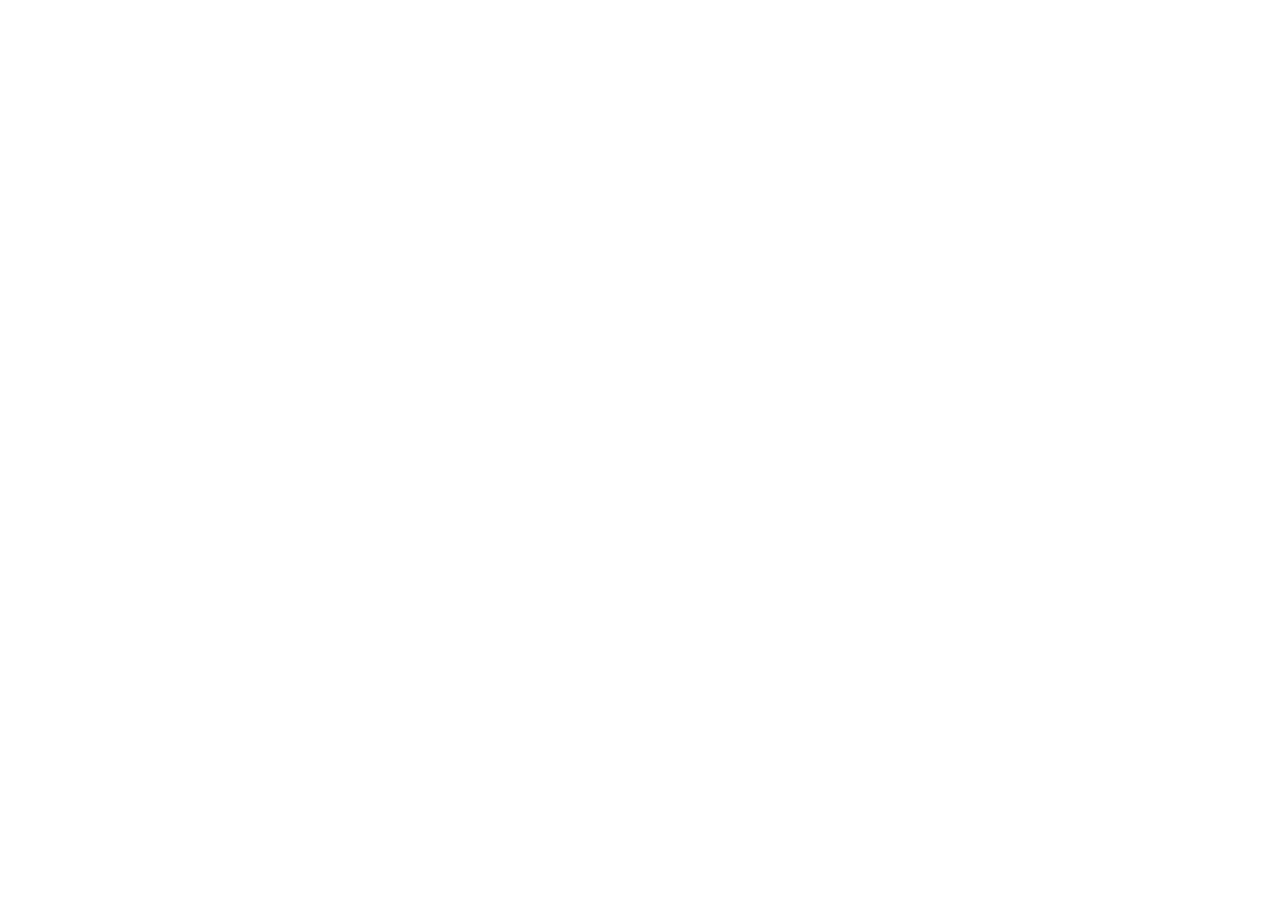
==== ai-governance/index.html @ 9bd37048 "發布官網 2026-11-06 03:20（原始碼 5498c86）" ====
<!doctype html>
<html lang="zh-TW" data-theme="light">
  <head>
    <meta charset="UTF-8" />
    <link rel="icon" type="image/svg+xml" href="/weida-website/favicon.svg" />
    <meta name="viewport" content="width=device-width, initial-scale=1.0" />
    <title>緯大智控科技有限公司</title>
    <script>
      // 在畫面繪製前套用記住的深淺色與語言（語言以網址 ?lang 優先），避免先閃過另一種配色或語言
      try {
        const theme = localStorage.getItem("theme");
        if (theme === "light" || theme === "dark") document.documentElement.dataset.theme = theme;
        const lang = new URLSearchParams(location.search).get("lang") || localStorage.getItem("lang");
        if (lang === "en" || lang === "zh-TW") document.documentElement.lang = lang;
      } catch {
        // 讀不到 localStorage 就用預設值
      }
    </script>
    <script type="module" crossorigin src="/weida-website/assets/index-C0vLe0ZU.js"></script>
    <link rel="stylesheet" crossorigin href="/weida-website/assets/index-eqVl_-M9.css">
  </head>
  <body>
    <div id="root"></div>
  </body>
</html>
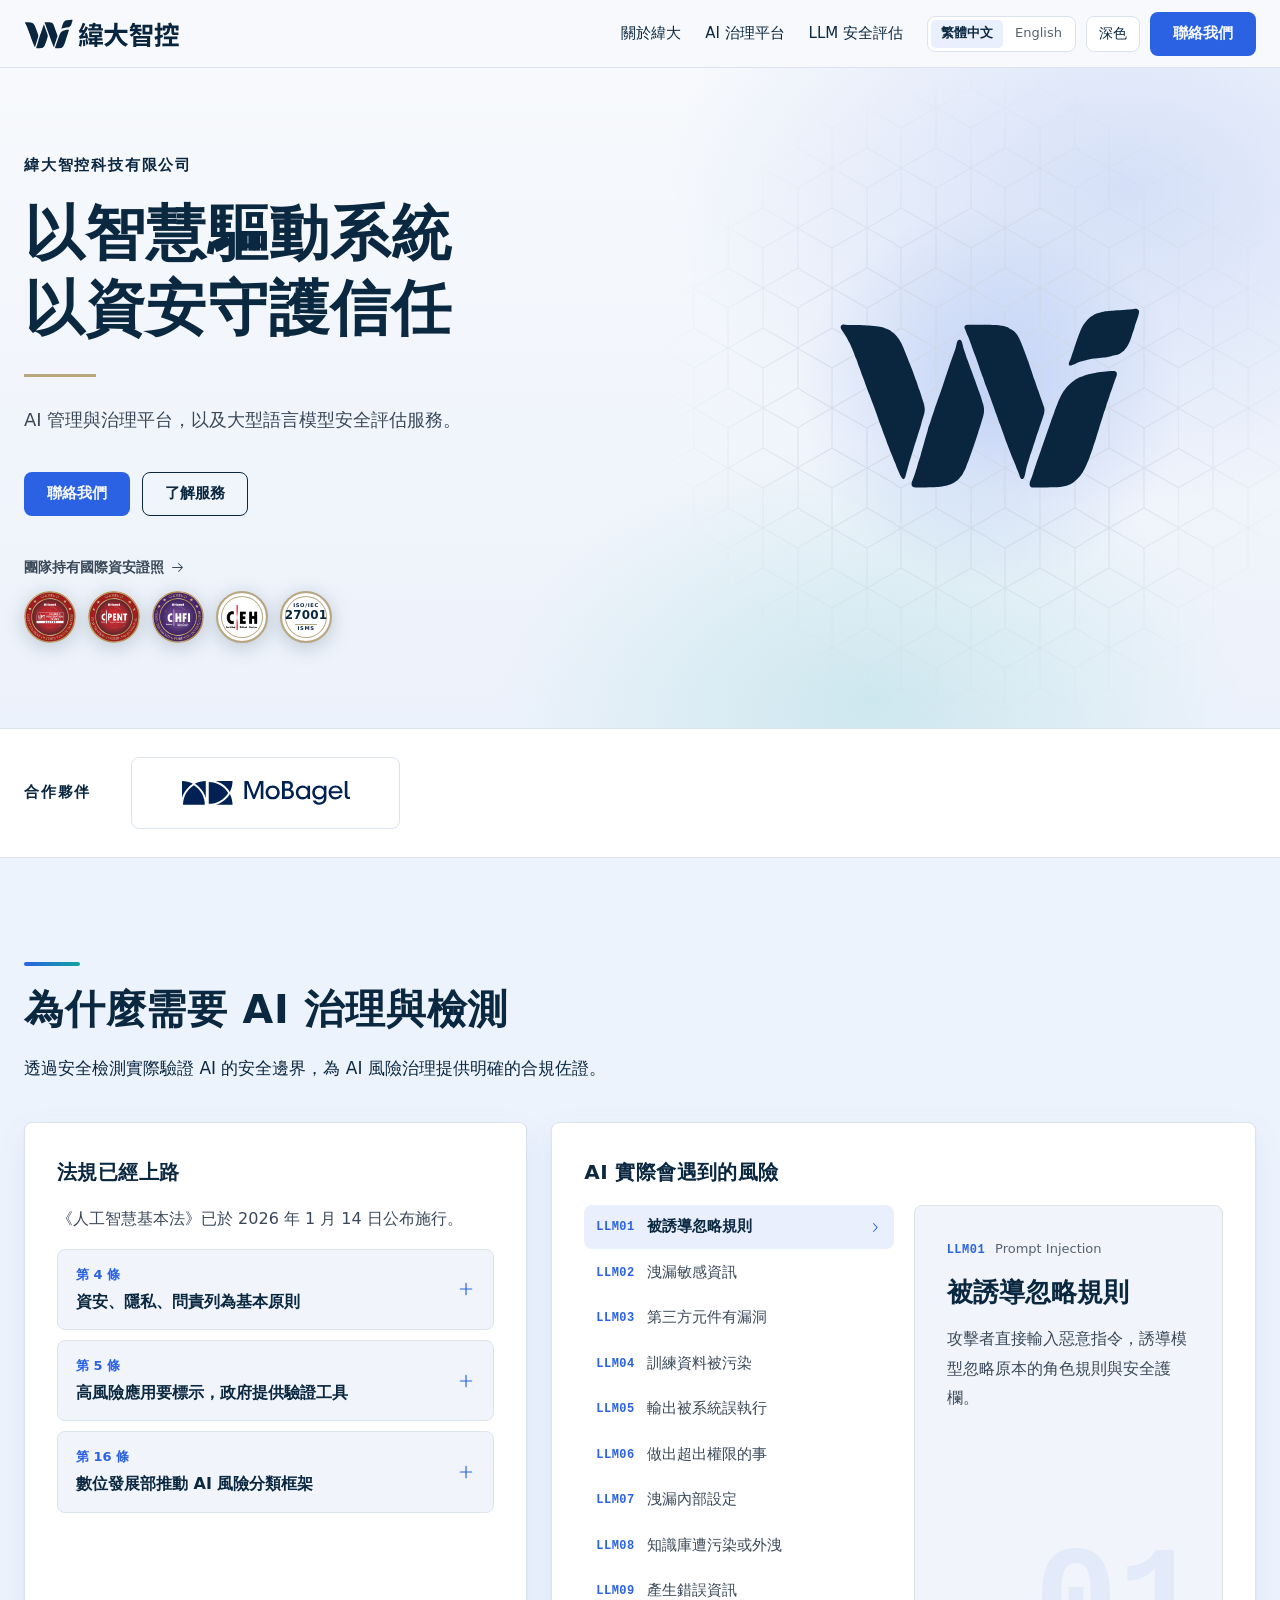
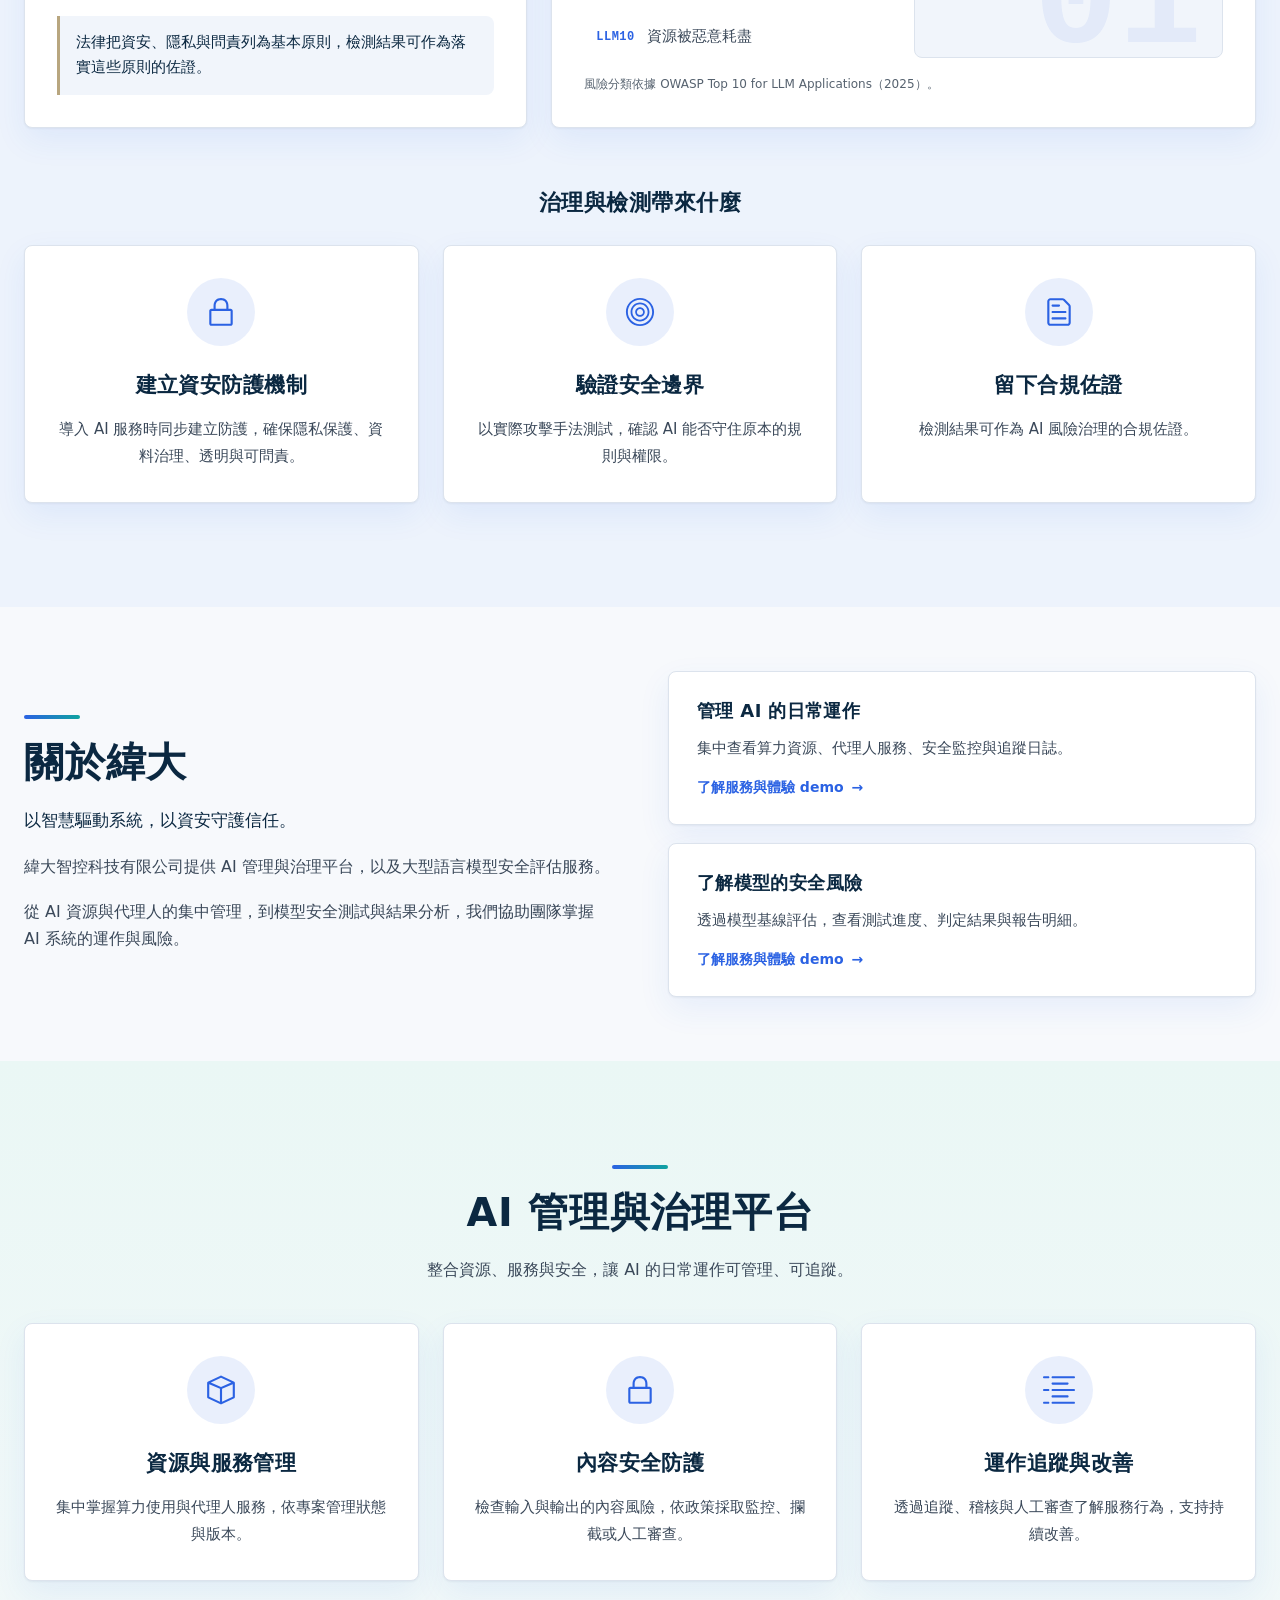
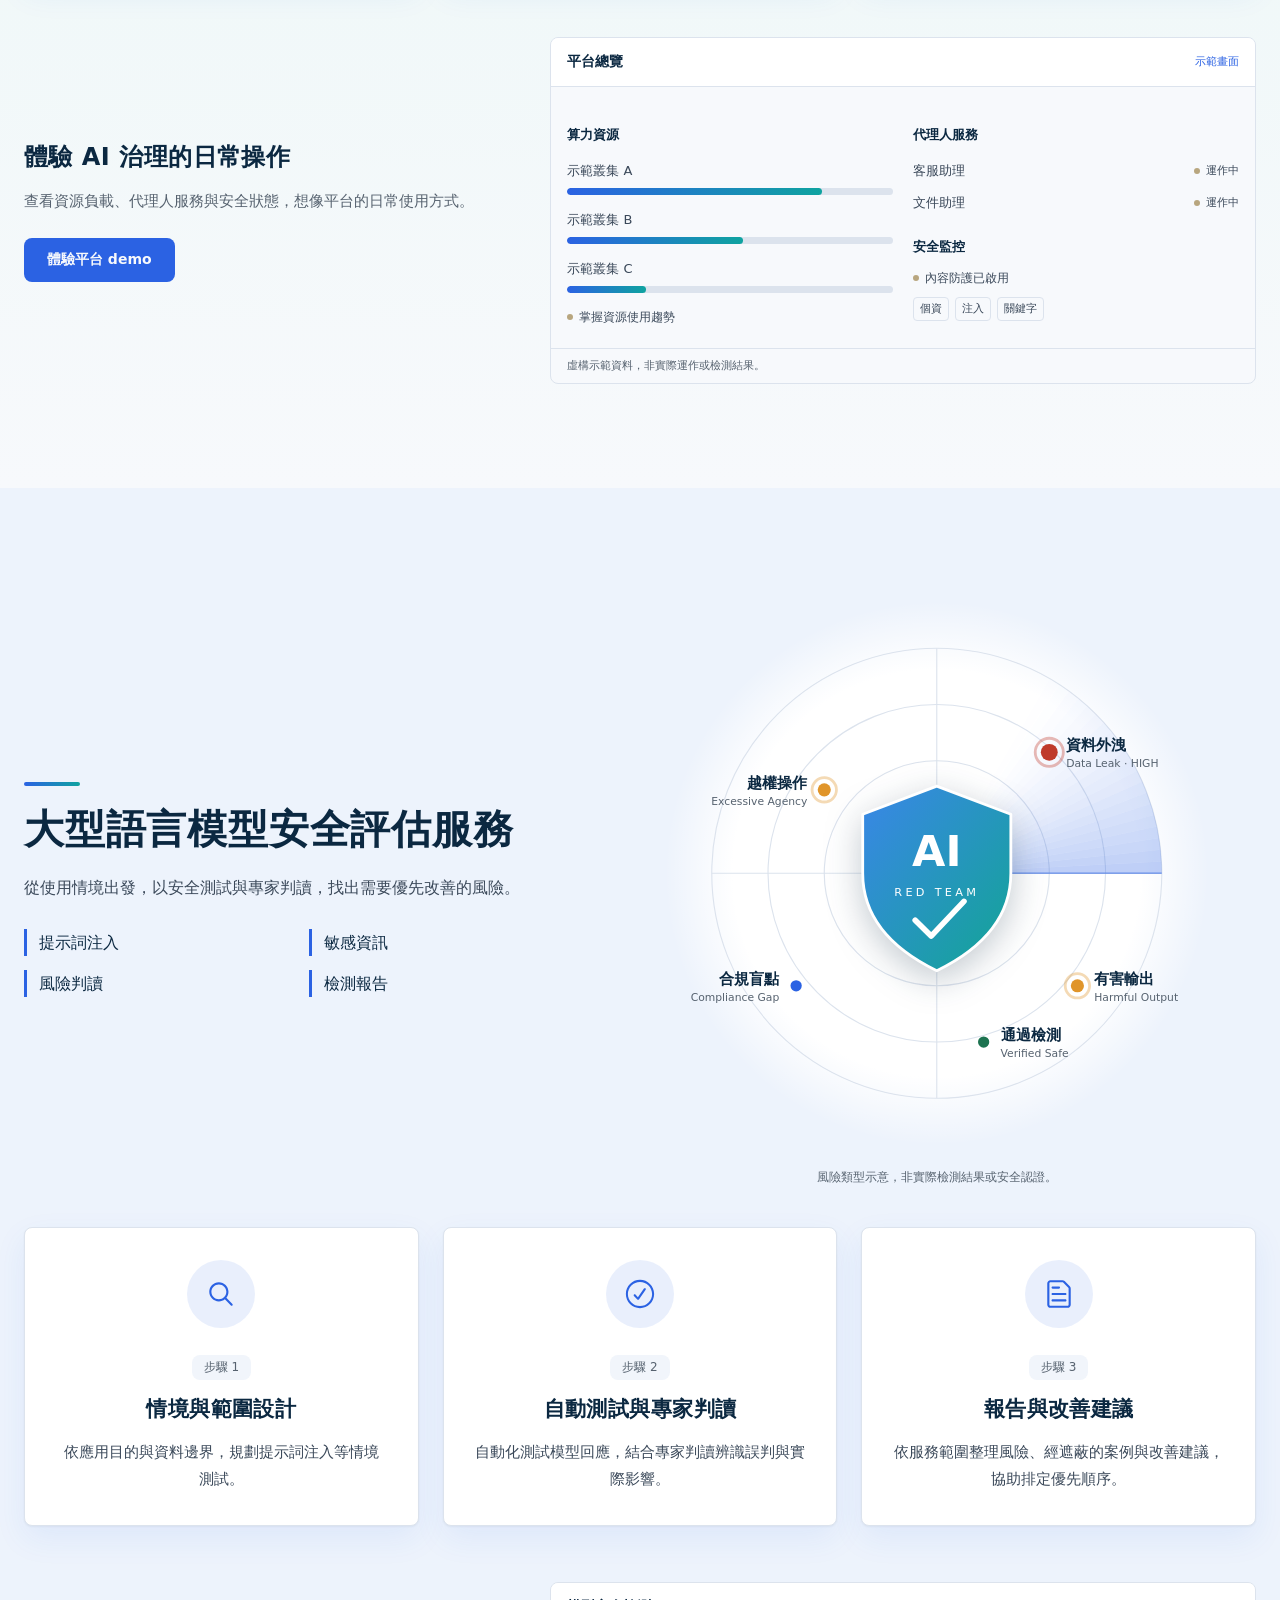
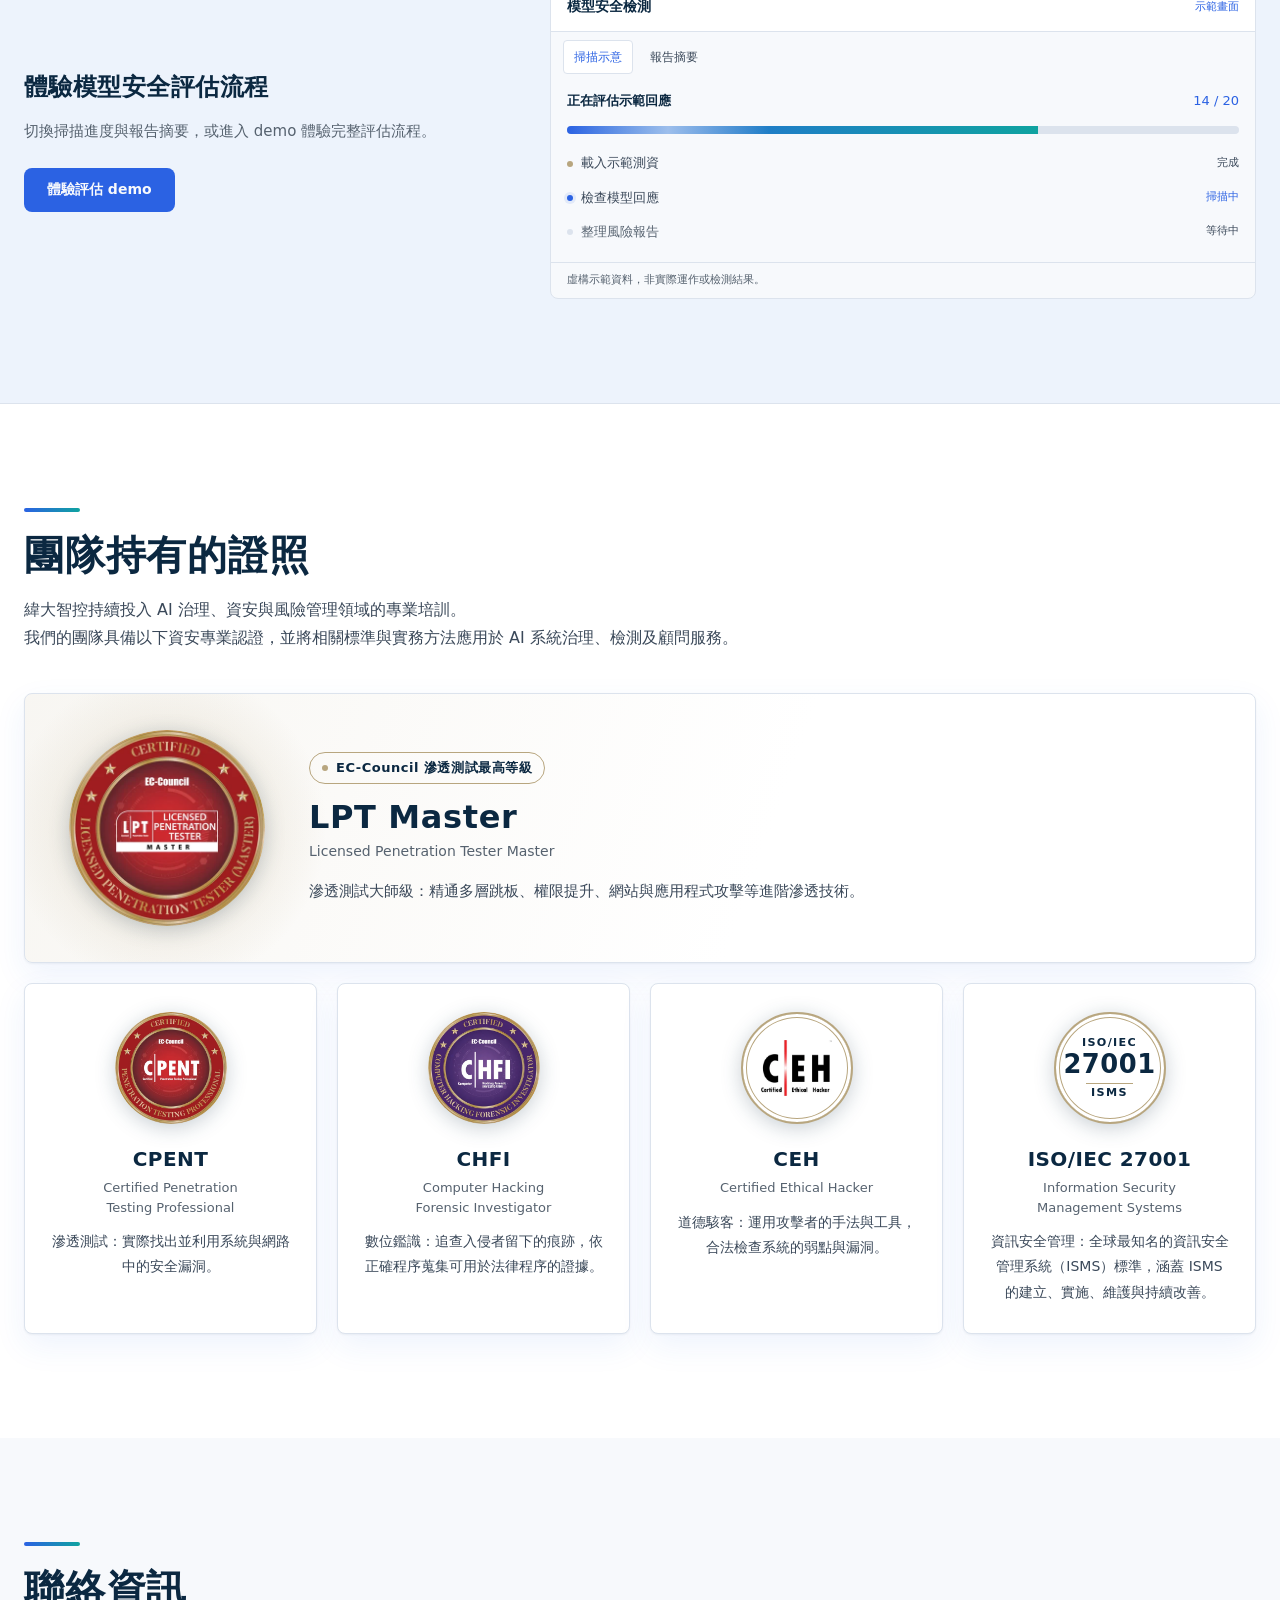
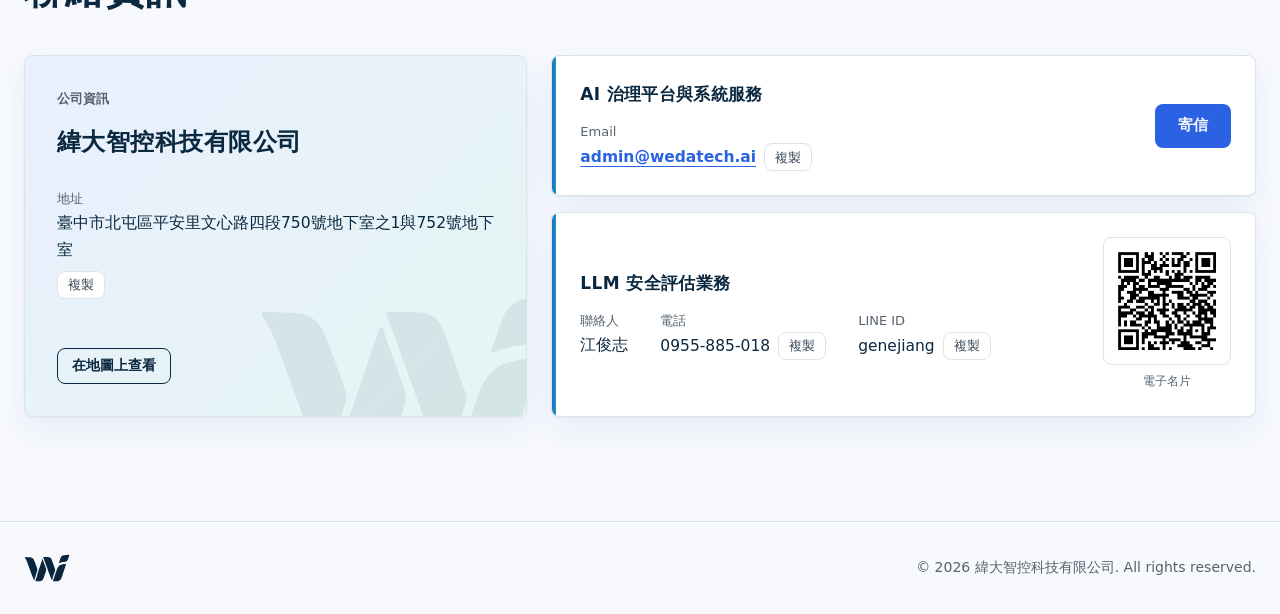
==== commit 561841b4: "發布官網 2026-11-06 03:59（原始碼 9b3662f）" ====
--- a/ai-governance/index.html
+++ b/ai-governance/index.html
@@ -2,7 +2,7 @@
 <html lang="zh-TW" data-theme="light">
   <head>
     <meta charset="UTF-8" />
-    <link rel="icon" type="image/svg+xml" href="/weida-website/favicon.svg" />
+    <link rel="icon" type="image/svg+xml" href="/favicon.svg" />
     <meta name="viewport" content="width=device-width, initial-scale=1.0" />
     <title>緯大智控科技有限公司</title>
     <script>
@@ -16,8 +16,8 @@
         // 讀不到 localStorage 就用預設值
       }
     </script>
-    <script type="module" crossorigin src="/weida-website/assets/index-C0vLe0ZU.js"></script>
-    <link rel="stylesheet" crossorigin href="/weida-website/assets/index-eqVl_-M9.css">
+    <script type="module" crossorigin src="/assets/index-BzCRF1R9.js"></script>
+    <link rel="stylesheet" crossorigin href="/assets/index-eqVl_-M9.css">
   </head>
   <body>
     <div id="root"></div>
--- a/assets/index-eqVl_-M9.css
+++ b/assets/index-eqVl_-M9.css
@@ -0,0 +1 @@
+.demo-console{border:1px solid var(--line);border-radius:var(--radius);background:var(--surface);box-shadow:var(--shadow);overflow:clip}.demo-console__header{border-bottom:1px solid var(--line);background:var(--panel-bar);justify-content:space-between;align-items:center;gap:16px;padding:20px 28px;display:flex}.demo-console__header h3{font-size:17px}.demo-console__body{padding:28px}.demo-console h4{color:var(--ink);margin:0;font-size:17px}.demo-console h5{color:var(--ink);margin:16px 0 8px;font-size:14px}.demo-toolbar{flex-wrap:wrap;justify-content:space-between;align-items:center;gap:16px;margin-bottom:24px;display:flex}.demo-toolbar p,.demo-muted,.demo-filter{color:var(--ink-3);font-size:13px}.demo-toolbar p{margin-top:6px}.demo-actions,.demo-tags{flex-wrap:wrap;align-items:center;gap:8px;display:flex}.demo-segment,.demo-tabs{border:1px solid var(--line);background:var(--surface-2);border-radius:var(--radius);gap:4px;padding:4px;display:flex}.demo-tabs{flex-wrap:wrap;width:fit-content;max-width:100%;margin-bottom:24px}.demo-segment button,.demo-tabs button{color:var(--ink-3);background:0 0;border:1px solid #0000;border-radius:5px;padding:7px 14px;font-size:13px}.demo-segment button[aria-pressed=true],.demo-tabs button[aria-pressed=true]{color:var(--primary);background:var(--surface);border-color:var(--line)}.demo-clusters{grid-template-columns:repeat(2,minmax(0,1fr));align-items:start;gap:16px;margin-bottom:24px;display:grid}.demo-resource{border:1px solid var(--line);border-radius:var(--radius);padding:18px 20px}.demo-resource__toggle{width:100%;color:var(--ink);text-align:left;background:0 0;border:0;justify-content:space-between;align-items:center;gap:12px;padding:0;display:flex}.demo-resource__toggle>span:first-child{flex:1}.demo-resource__toggle strong,.demo-resource__toggle small{display:block}.demo-resource__toggle strong{font-size:15px}.demo-resource__toggle small{color:var(--ink-3);margin-top:3px;font-size:12px}.demo-resource__metrics{color:var(--ink-3);flex-wrap:wrap;justify-content:space-between;gap:8px;margin:18px 0 8px;font-size:12px;display:flex}.demo-resource__metrics strong{color:var(--ink);font-size:15px}.demo-meter{background:var(--surface-2);border-radius:4px;height:5px;overflow:clip}.demo-meter>span{background:var(--primary);height:100%;transition:width .3s;display:block}.demo-resource__detail{border-top:1px solid var(--line);margin-top:20px;padding-top:16px}.demo-resource__detail>p{color:var(--ink-3);font-size:12px}.demo-trend{width:100%;height:120px;margin-block:12px}.demo-status{white-space:nowrap;background:var(--surface-2);color:var(--ink-3);border:1px solid var(--line);border-radius:var(--radius);padding:2px 8px;font-size:12px;display:inline-block}.demo-console .is-safe{color:var(--safe)}.demo-console .is-risk{color:var(--risk)}.demo-console .is-warning{color:var(--warn)}.demo-status.is-safe{border-color:color-mix(in srgb, var(--safe) 22%, var(--line))}.demo-status.is-risk{border-color:color-mix(in srgb, var(--risk) 22%, var(--line))}.demo-status.is-warning{border-color:color-mix(in srgb, var(--warn) 22%, var(--line))}.demo-workspace{grid-template-columns:minmax(0,.85fr) minmax(0,1.15fr);gap:20px;display:grid}.demo-inset{background:var(--surface-2);border:1px solid var(--line);border-radius:var(--radius);padding:24px}.demo-inset>h4{margin-bottom:18px}.demo-form{flex-direction:column;align-items:stretch;gap:16px;display:flex}.demo-form>h4{margin-bottom:0}.demo-console label{color:var(--ink-2);flex-direction:column;gap:6px;font-size:13px;display:flex}.demo-console input:not([type=checkbox]),.demo-console select,.demo-console textarea{width:100%;min-width:0;font:inherit;color:var(--ink);border:1px solid var(--line);border-radius:var(--radius);background:var(--surface);padding:9px 12px;font-size:14px}.demo-console textarea{resize:vertical;line-height:1.7}.demo-console input[readonly]{font-family:var(--font-mono);font-size:12px}.demo-form__row{grid-template-columns:repeat(2,minmax(0,1fr));gap:14px;display:grid}.demo-form .demo-toolbar{margin-bottom:0}.demo-form>.button{align-self:flex-start}.demo-facts{flex-wrap:wrap;gap:16px 24px;font-size:12px;display:flex}.demo-facts dt{color:var(--ink-3)}.demo-facts dd{color:var(--ink);overflow-wrap:anywhere}.demo-notice{color:var(--primary);margin-top:14px;font-size:13px}.demo-notice:empty{display:none}.demo-empty{color:var(--ink-3);padding:30px 0;font-size:14px}.demo-empty__step{color:var(--primary);font:22px var(--font-mono);margin-bottom:20px;display:block}.demo-records{gap:12px;margin-top:14px;display:grid}.demo-record{background:var(--surface);border:1px solid var(--line);border-radius:var(--radius);flex-wrap:wrap;justify-content:space-between;align-items:center;gap:16px;padding:16px 20px;display:flex}.demo-record p,.demo-record small{color:var(--ink-3);font-size:12px}.demo-record strong{overflow-wrap:anywhere}.demo-filter{max-width:280px;margin-bottom:18px}.demo-agents{grid-template-columns:repeat(3,minmax(0,1fr));gap:14px;margin-bottom:24px;display:grid}.demo-agent{background:var(--surface);color:var(--ink-2);border:1px solid var(--line);border-radius:var(--radius);text-align:left;flex-direction:column;align-items:flex-start;gap:8px;padding:20px;display:flex}.demo-agent[aria-pressed=true]{border-color:var(--primary);background:var(--primary-soft)}.demo-agent strong{color:var(--ink)}.demo-agent>span:not(.demo-status),.demo-agent small{font-size:12px}.demo-agent__link{color:var(--primary);margin-top:10px}.demo-flow{flex-wrap:wrap;gap:12px;margin:8px 0 18px;padding:0;list-style:none;display:flex}.demo-flow li{background:var(--surface);border:1px solid var(--line);border-radius:var(--radius);flex:140px;padding:16px;font-size:13px}.demo-flow li span{color:var(--primary);margin-bottom:8px;display:block}.demo-version-list{margin:0;padding:0;list-style:none}.demo-version-list li{border-bottom:1px solid var(--line);flex-wrap:wrap;gap:12px 24px;padding:12px 0;font-size:13px;display:flex}.demo-console .demo-check{flex-direction:row;align-items:center;gap:10px;margin-block:10px;display:flex}.demo-check input{width:16px;height:16px;accent-color:var(--primary)}.demo-keyword-form{align-items:flex-end;gap:8px;margin:24px 0 14px;display:flex}.demo-keyword-form label{flex:1}.demo-tag{border:1px solid var(--line);background:var(--surface);color:var(--ink-2);border-radius:var(--radius);padding:3px 10px;font-size:12px}.demo-tags+.demo-muted{margin-top:20px}.demo-result{background:var(--surface);border-radius:0 var(--radius) var(--radius) 0;border-left:3px solid;padding:16px;font-size:14px}.demo-result p,.demo-result small{color:var(--ink-3);margin-top:8px;font-size:12px;display:block}.demo-filters{flex-wrap:wrap;align-items:flex-end;gap:12px;margin:20px 0 14px;display:flex}.demo-filters label{flex:160px}.demo-filters .pill-button{height:41px}.demo-trace{border:1px solid var(--line);border-radius:var(--radius);background:var(--surface)}.demo-trace summary{cursor:pointer;align-items:center;gap:16px;padding:16px 20px;display:flex}.demo-trace summary:after{content:"+";color:var(--primary)}.demo-trace[open] summary:after{content:"−"}.demo-trace summary>span:nth-child(2){flex:1;min-width:0}.demo-trace summary strong,.demo-trace summary small{display:block}.demo-trace summary strong{color:var(--ink);font-size:14px}.demo-trace summary small,.demo-trace summary>.num{color:var(--ink-3);overflow-wrap:anywhere;font-size:12px}.demo-trace__body{border-top:1px solid var(--line);color:var(--ink-2);padding:20px;font-size:13px}.demo-trace pre{white-space:pre-wrap;overflow-wrap:anywhere;font:13px/1.8 var(--font-sans);background:var(--code-bg);border-radius:var(--radius);margin:0;padding:14px}.demo-fieldset{border:0;margin:0;padding:0}.demo-fieldset legend{color:var(--ink-2);font-size:13px}.demo-progress-panel{flex-direction:column;gap:16px;display:flex}.demo-progress-panel>h4{margin-bottom:0}.demo-progress-value{justify-content:space-between;align-items:baseline;gap:14px;display:flex}.demo-progress-value strong{color:var(--primary);font-size:46px;font-weight:600;line-height:1.3}.demo-progress-value strong small{font-size:20px}.demo-progress-value>span{color:var(--ink-3);font-size:13px}.demo-progress{background:var(--line);width:100%;height:8px;accent-color:var(--primary);border:0;border-radius:4px;overflow:clip}.demo-progress::-webkit-progress-bar{background:var(--line)}.demo-progress::-webkit-progress-value{background:var(--primary)}.demo-score-row{grid-template-columns:repeat(3,minmax(0,1fr));gap:12px;display:grid}.demo-score-row>div{border:1px solid var(--line);border-radius:var(--radius);background:var(--surface);padding:18px}.demo-score-row strong{font-size:28px;font-weight:600;display:block}.demo-score-row span{color:var(--ink-3);font-size:12px;display:block}.demo-score-row--report{grid-template-columns:repeat(4,minmax(0,1fr));margin-bottom:24px}.demo-run-log{border-top:1px solid var(--line);min-height:100px;padding-top:16px;font-size:12px}.demo-run-log p{flex-wrap:wrap;gap:8px;margin-bottom:8px;display:flex}.demo-run-log small{color:var(--ink-3)}.demo-report-categories{grid-template-columns:repeat(4,minmax(0,1fr));gap:12px;display:grid}.demo-report-categories button{background:var(--surface-2);border:1px solid var(--line);border-radius:var(--radius);color:var(--ink);text-align:left;padding:16px}.demo-report-categories button[aria-pressed=true]{border-color:var(--primary)}.demo-report-categories strong{font-size:14px;display:block}.demo-report-categories span{color:var(--ink-3);margin:8px 0 12px;font-size:12px;display:block}.demo-report-categories .demo-meter>span{margin:0}@media (width<=900px){.demo-workspace{grid-template-columns:minmax(0,1fr)}.demo-agents,.demo-report-categories{grid-template-columns:repeat(2,minmax(0,1fr))}}@media (width<=600px){.demo-console__header,.demo-console__body,.demo-inset{padding:18px}.demo-clusters,.demo-agents,.demo-form__row{grid-template-columns:minmax(0,1fr)}.demo-console__header{flex-wrap:wrap}.demo-resource{padding:16px}.demo-trace summary{flex-wrap:wrap;gap:10px;padding:14px}.demo-trace summary>.num{display:none}.demo-score-row--report{grid-template-columns:repeat(2,minmax(0,1fr))}.demo-score-row>div{padding:12px}.demo-score-row strong{font-size:24px}.demo-trace__body{padding:16px}}:root{--lightningcss-light:initial;--lightningcss-dark: ;color-scheme:light;--bg:#f7f9fc;--surface:#fff;--surface-2:#f1f5fb;--section-a:#edf3fc;--section-b:linear-gradient(180deg, #eaf7f5 0%, #f7f9fc 100%);--hero-bg:radial-gradient(55% 75% at 88% 18%, #2b62e329, transparent 65%), radial-gradient(45% 60% at 68% 96%, #0fa3a024, transparent 65%), linear-gradient(180deg, #f7f9fc 0%, #ecf2fb 100%);--line:#dce3ed;--ink:#0b2841;--ink-2:#3a4859;--ink-3:#56626f;--primary:#2b62e3;--primary-hover:#1f4fc4;--primary-soft:#2b62e31a;--on-primary:#f7f9fc;--secondary:#0fa3a0;--accent:#b8a67f;--logo:#09263e;--pattern-line:#cfd8e6;--glow:#2b62e333;--shadow:0 1px 2px #0b28410d, 0 12px 32px #2b62e314;--ghost-hover:#0b28410d;--nav-bg:#f7f9fce0;--panel-bar:#f5f8fc;--code-bg:#eff4fb;--tag-bg:#2b62e31a;--focus:#2b62e3;--safe:#1d7350;--risk:#bf3a2b;--warn:#8a5b00;--radar-warn:#e0952a;--contact-panel:linear-gradient(135deg, #e9f0fe 0%, #e5f5f3 100%);--logo-tile:#fff;--badge-ink:#0b2841;--partner-mobagel:#002153;--grid-color:#2b62e312;--btn-glow:0 8px 22px #2b62e347;--floor-opacity:0;--glitch-opacity:0;--flow-color:#2b62e373}:root[data-theme=dark]{--lightningcss-light: ;--lightningcss-dark:initial;color-scheme:dark;--bg:#06111c;--surface:#0c1b2b;--surface-2:#0a1726;--section-a:#081727;--section-b:linear-gradient(180deg, #071b2a 0%, #06111c 100%);--hero-bg:radial-gradient(55% 75% at 85% 15%, #38cfe033, transparent 65%), radial-gradient(50% 65% at 62% 98%, #3b7bf03d, transparent 65%), linear-gradient(180deg, #06111c 0%, #08192b 100%);--line:#1b3144;--ink:#eaf1f7;--ink-2:#b8c5d2;--ink-3:#8b9aaa;--primary:#38cfe0;--primary-hover:#6ddbe8;--primary-soft:#38cfe01f;--on-primary:#04121c;--secondary:#3b7bf0;--accent:#c7b58e;--logo:#eaf1f7;--pattern-line:#17324a;--glow:#38cfe03d;--shadow:0 0 0 1px #38cfe00a, 0 18px 40px #02080f80;--ghost-hover:#eaf1f712;--nav-bg:#06111cdb;--panel-bar:#0a1828;--code-bg:#071523;--tag-bg:#38cfe024;--focus:#38cfe0;--safe:#5fd4a6;--risk:#ff8f7a;--warn:#f0bf5f;--radar-warn:#f0bf5f;--grid-color:#38cfe012;--btn-glow:0 0 24px #38cfe073;--floor-opacity:.55;--glitch-opacity:.85;--contact-panel:linear-gradient(135deg, #0d2339 0%, #0a1d2a 100%);--flow-color:#38cfe099;--logo-tile:#fff;--badge-ink:#0b2841;--partner-mobagel:#fff}:root{--font-sans:"Noto Sans TC", "PingFang TC", "Microsoft JhengHei", system-ui, sans-serif;--font-mono:ui-monospace, "Cascadia Mono", Consolas, "Noto Sans TC", monospace;--radius:8px;--container:1360px;--nav-h:68px;--bar-gradient:linear-gradient(90deg, var(--primary), var(--secondary));color:var(--ink-2);background:var(--bg);font-family:var(--font-sans)}*,:before,:after{box-sizing:border-box}html{scroll-behavior:smooth;scroll-padding-top:calc(var(--nav-h) + 16px)}body{-webkit-font-smoothing:antialiased;margin:0;line-height:1.7}h1,h2,h3{color:var(--ink);letter-spacing:.02em;margin:0}p,dl,dd{margin:0}img{max-width:100%;display:block}button{font:inherit;cursor:pointer}button:disabled{cursor:not-allowed;opacity:.55}:focus-visible{outline:2px solid var(--focus);outline-offset:3px}.num{font-family:var(--font-mono);font-variant-numeric:tabular-nums}.container{width:100%;max-width:var(--container);margin:0 auto;padding-inline:24px}@media (prefers-reduced-motion:no-preference){.reveal{opacity:0;transition:opacity .7s cubic-bezier(.16, 1, .3, 1) var(--reveal-delay,0s), transform .7s cubic-bezier(.16, 1, .3, 1) var(--reveal-delay,0s);transform:translateY(24px)}.reveal.is-visible{opacity:1;transform:none}}.button{border-radius:var(--radius);white-space:nowrap;border:1px solid #0000;justify-content:center;align-items:center;height:44px;padding:0 22px;font-size:15px;font-weight:600;text-decoration:none;transition:background-color .2s,box-shadow .25s,color .2s,transform .1s;display:inline-flex;position:relative;overflow:clip}.button:active,.pill-button:active,.copy-button:active{transform:translateY(1px)}.button--primary{background:var(--primary);color:var(--on-primary)}.button--primary:hover:not(:disabled){background:var(--primary-hover);box-shadow:var(--btn-glow)}.button--primary:after{content:"";pointer-events:none;background:linear-gradient(110deg,#0000 30%,#ffffff59 50%,#0000 70%);position:absolute;inset:0;transform:translate(-120%)}.button--primary:hover:not(:disabled):after{transition:transform .7s;transform:translate(120%)}.button--ghost{border-color:var(--ink);color:var(--ink);background:0 0}.button--ghost:hover{background:var(--ghost-hover)}.button--small{height:36px;padding:0 14px;font-size:14px}.pill-button,.copy-button{border:1px solid var(--line);border-radius:var(--radius);background:var(--surface);height:36px;color:var(--ink);white-space:nowrap;align-items:center;padding:0 12px;font-size:14px;font-weight:500;transition:background-color .2s;display:inline-flex}.pill-button:hover,.copy-button:hover{background:var(--ghost-hover)}.copy-button{height:28px;color:var(--ink-2);padding:0 10px;font-size:12.5px}.segmented{border:1px solid var(--line);border-radius:var(--radius);background:var(--surface);gap:2px;padding:3px;display:inline-flex}.segmented button{border-radius:calc(var(--radius) - 3px);height:28px;color:var(--ink-3);white-space:nowrap;background:0 0;border:0;padding:0 10px;font-size:13px;font-weight:500}.segmented button[aria-pressed=true]{background:var(--primary-soft);color:var(--ink);font-weight:700}.glitch{display:inline-block;position:relative}.glitch:before,.glitch:after{content:attr(data-text);opacity:0;pointer-events:none;position:absolute;inset:0}@media (prefers-reduced-motion:no-preference){.glitch:before{color:var(--primary);animation:6s step-end infinite glitch-a}.glitch:after{color:var(--secondary);animation:6s step-end infinite glitch-b}}@keyframes glitch-a{0%,90%,to{opacity:0;clip-path:inset(0);transform:none}91%{opacity:var(--glitch-opacity);clip-path:inset(12% 0 58%);transform:translate(-3px)}93%{opacity:var(--glitch-opacity);clip-path:inset(62% 0 8%);transform:translate(3px)}95%{opacity:0}}@keyframes glitch-b{0%,91%,to{opacity:0;clip-path:inset(0);transform:none}92%{opacity:var(--glitch-opacity);clip-path:inset(40% 0 30%);transform:translate(3px)}94%{opacity:var(--glitch-opacity);clip-path:inset(5% 0 75%);transform:translate(-2px)}96%{opacity:0}}.logo{flex:none;align-items:center;display:inline-flex}.logo svg{width:auto;height:100%;display:block}.logo path{fill:var(--logo)}.logo--wordmark{gap:.35em}.logo__mark{height:100%;display:inline-flex}.logo__word{color:var(--logo);letter-spacing:.01em;font-weight:800;line-height:1}.topnav{z-index:10;height:var(--nav-h);border-bottom:1px solid var(--line);background:var(--nav-bg);-webkit-backdrop-filter:blur(10px);backdrop-filter:blur(10px);position:sticky;top:0}.topnav__inner{align-items:center;gap:24px;height:100%;display:flex}.topnav__brand{align-items:center;text-decoration:none;display:flex}.topnav__menu{align-items:center;gap:24px;margin-left:auto;display:flex}.topnav__menu a:not(.button){color:var(--ink);text-decoration:none;-webkit-text-decoration-color:var(--primary);text-decoration-color:var(--primary);text-underline-offset:6px;white-space:nowrap;font-size:15px;font-weight:500;text-decoration-thickness:2px}.topnav__menu a:not(.button):hover,.topnav__menu a.is-active{text-decoration-line:underline}.topnav__menu-cta,.topnav__toggle,.topnav__lang-menu{display:none}.topnav__actions{align-items:center;gap:10px;display:flex}.hero{background:var(--hero-bg);position:relative;overflow:clip}.hero__inner{min-height:min(calc(100dvh - var(--nav-h)), 660px);grid-template-columns:1.1fr .9fr;align-items:center;gap:48px;padding-block:48px;display:grid;position:relative}.hero__company{color:var(--ink);letter-spacing:.12em;font-size:15px;font-weight:700}.hero__title{margin-top:18px;font-size:clamp(2.25rem,1.2rem + 3.2vw,3.75rem);font-weight:800;line-height:1.25}html[lang=en] .hero__title{letter-spacing:0;font-size:clamp(1.75rem,.4rem + 2.6vw,2.625rem)}.hero__title span{display:block}.hero__rule{background:var(--accent);width:72px;height:3px;margin:28px 0;display:block}.hero__lead{word-break:keep-all;overflow-wrap:anywhere;max-width:34em;font-size:18px}.hero__actions{flex-wrap:wrap;gap:12px;margin-top:36px;display:flex}.hero__certs{color:var(--ink-2);flex-direction:column;gap:12px;margin-top:40px;text-decoration:none;display:inline-flex}.hero__certs-label{align-items:center;gap:6px;font-size:14px;font-weight:600;transition:color .2s;display:inline-flex}.hero__certs-label svg{transition:transform .2s}.hero__certs:hover .hero__certs-label{color:var(--primary)}.hero__certs:hover .hero__certs-label svg{transform:translate(3px)}.hero__certs-badges{gap:12px;display:flex}.hero__certs .cert-badge{--badge-size:52px}.hero__visual{aspect-ratio:1;background:radial-gradient(closest-side at var(--glow-x,50%) var(--glow-y,50%), var(--glow), transparent 72%);place-items:center;display:grid;position:relative}.hero__visual:before{content:"";background-color:var(--pattern-line);-webkit-mask-composite:source-in;position:absolute;inset:-12%;-webkit-mask-image:url("data:image/svg+xml,%3csvg%20xmlns='http://www.w3.org/2000/svg'%20width='69.28'%20height='120'%20viewBox='0%200%2069.28%20120'%3e%3cpath%20d='M0%20-40%20L34.64%20-20%20L34.64%2020%20L0%2040%20L-34.64%2020%20L-34.64%20-20%20Z%20M0%200%20L-34.64%20-20%20M0%200%20L34.64%20-20%20M0%200%20L0%2040%20M69.28%20-40%20L103.92%20-20%20L103.92%2020%20L69.28%2040%20L34.64%2020%20L34.64%20-20%20Z%20M69.28%200%20L34.64%20-20%20M69.28%200%20L103.92%20-20%20M69.28%200%20L69.28%2040%20M34.64%2020%20L69.28%2040%20L69.28%2080%20L34.64%20100%20L0%2080%20L0%2040%20Z%20M34.64%2060%20L0%2040%20M34.64%2060%20L69.28%2040%20M34.64%2060%20L34.64%20100%20M0%2080%20L34.64%20100%20L34.64%20140%20L0%20160%20L-34.64%20140%20L-34.64%20100%20Z%20M0%20120%20L-34.64%20100%20M0%20120%20L34.64%20100%20M0%20120%20L0%20160%20M69.28%2080%20L103.92%20100%20L103.92%20140%20L69.28%20160%20L34.64%20140%20L34.64%20100%20Z%20M69.28%20120%20L34.64%20100%20M69.28%20120%20L103.92%20100%20M69.28%20120%20L69.28%20160'%20fill='none'%20stroke='%23d5d5d1'%20stroke-width='1'/%3e%3c/svg%3e"),radial-gradient(closest-side,#000 35%,#0000 100%);mask-image:url("data:image/svg+xml,%3csvg%20xmlns='http://www.w3.org/2000/svg'%20width='69.28'%20height='120'%20viewBox='0%200%2069.28%20120'%3e%3cpath%20d='M0%20-40%20L34.64%20-20%20L34.64%2020%20L0%2040%20L-34.64%2020%20L-34.64%20-20%20Z%20M0%200%20L-34.64%20-20%20M0%200%20L34.64%20-20%20M0%200%20L0%2040%20M69.28%20-40%20L103.92%20-20%20L103.92%2020%20L69.28%2040%20L34.64%2020%20L34.64%20-20%20Z%20M69.28%200%20L34.64%20-20%20M69.28%200%20L103.92%20-20%20M69.28%200%20L69.28%2040%20M34.64%2020%20L69.28%2040%20L69.28%2080%20L34.64%20100%20L0%2080%20L0%2040%20Z%20M34.64%2060%20L0%2040%20M34.64%2060%20L69.28%2040%20M34.64%2060%20L34.64%20100%20M0%2080%20L34.64%20100%20L34.64%20140%20L0%20160%20L-34.64%20140%20L-34.64%20100%20Z%20M0%20120%20L-34.64%20100%20M0%20120%20L34.64%20100%20M0%20120%20L0%20160%20M69.28%2080%20L103.92%20100%20L103.92%20140%20L69.28%20160%20L34.64%20140%20L34.64%20100%20Z%20M69.28%20120%20L34.64%20100%20M69.28%20120%20L103.92%20100%20M69.28%20120%20L69.28%20160'%20fill='none'%20stroke='%23d5d5d1'%20stroke-width='1'/%3e%3c/svg%3e"),radial-gradient(closest-side,#000 35%,#0000 100%);-webkit-mask-position:0 0,0 0;mask-position:0 0,0 0;-webkit-mask-size:69.28px 120px,auto;mask-size:69.28px 120px,auto;-webkit-mask-repeat:repeat,repeat;mask-repeat:repeat,repeat;-webkit-mask-clip:border-box,border-box;mask-clip:border-box,border-box;-webkit-mask-origin:border-box,border-box;mask-origin:border-box,border-box;-webkit-mask-composite:source-in;mask-composite:intersect;-webkit-mask-source-type:auto,auto;mask-mode:match-source,match-source}.hero__mark{width:58%;transform:perspective(900px) rotateX(var(--tilt-x,0deg)) rotateY(var(--tilt-y,0deg));transition:transform .25s ease-out;position:relative}.hero__mark svg{width:100%;height:auto}.hero__flow{pointer-events:none;width:100%;height:100%;position:absolute;inset:0}@media (prefers-reduced-motion:no-preference){.hero__mark path{stroke:var(--logo);stroke-width:.5px;stroke-dasharray:1;animation:1.4s cubic-bezier(.65,0,.35,1) both hero-mark-draw,.6s ease-out 1s both hero-mark-fill}}@keyframes hero-mark-draw{0%{stroke-dashoffset:1px}to{stroke-dashoffset:0}}@keyframes hero-mark-fill{0%{fill-opacity:0}to{fill-opacity:1;stroke-opacity:0}}.partners{border-block:1px solid var(--line);background:var(--surface)}.partners__inner{grid-template-columns:auto 1fr;align-items:center;gap:40px;padding-block:28px;display:grid}.partners__title{color:var(--ink);letter-spacing:.12em;white-space:nowrap;font-size:15px;font-weight:700}.partners__list{grid-template-columns:repeat(4,minmax(0,1fr));gap:16px;margin:0;padding:0;list-style:none;display:grid}.partners__logo{border:1px solid var(--line);border-radius:var(--radius);background:var(--surface);justify-content:center;align-items:center;min-height:72px;padding:12px 20px;display:flex}.partners__logo svg{width:100%;max-width:168px;height:auto}.partners__logo--mobagel{color:var(--partner-mobagel)}.section{padding-block:104px}.section__title{text-wrap:balance;font-size:clamp(1.75rem,1.2rem + 1.6vw,2.5rem);font-weight:800;line-height:1.3}.section__title:before{content:"";border-radius:var(--radius);background:var(--bar-gradient);width:56px;height:4px;margin-bottom:18px;display:block}.section__sub{color:var(--ink);font-size:17px;font-weight:500}.about{background:var(--bg)}.service-overview{grid-template-columns:minmax(0,1fr) minmax(0,1fr);align-items:start;gap:48px;margin-bottom:32px;display:grid}.service-copy{flex-direction:column;gap:18px;max-width:44rem;display:flex}.about__company{padding-block:64px}.about__overview{grid-template-columns:minmax(0,1fr) minmax(0,1fr);align-items:center;gap:56px;display:grid}.about__copy{max-width:40rem}.about__summaries{gap:18px;display:grid}.about__summary{border:1px solid var(--line);border-radius:var(--radius);background:var(--surface);color:inherit;box-shadow:var(--shadow);padding:24px 28px;text-decoration:none;transition:border-color .2s;display:block}.about__summary:hover{border-color:var(--primary)}.about__summary h3{margin-bottom:10px;font-size:18px}.about__summary p{color:var(--ink-2);font-size:15px}.about__summary>span{color:var(--primary);align-items:center;gap:8px;margin-top:14px;font-size:14px;font-weight:600;display:flex}.service-introduction--governance{background:var(--section-b)}.service-introduction--assessment{background:var(--section-a)}.service-introduction__heading{text-align:center;margin-bottom:40px}.service-introduction__heading .section__title:before{margin-inline:auto}.service-introduction__heading p{max-width:48rem;color:var(--ink-2);margin:18px auto 0}.service-introduction__heading--visual{text-align:left;grid-template-columns:minmax(0,6fr) minmax(0,7fr);align-items:center;gap:48px;display:grid}.service-introduction__heading--visual .section__title:before,.service-introduction__heading--visual p{margin-inline:0}.service-introduction__highlights{color:var(--ink);grid-template-columns:repeat(2,minmax(0,1fr));gap:14px 24px;margin:28px 0 0;padding:0;font-size:16px;list-style:none;display:grid}.service-introduction__highlights li{border-left:3px solid var(--primary);padding-left:12px}.service-introduction__illustration{width:100%;max-width:640px;margin:0 auto}.service-introduction__illustration figcaption{color:var(--ink-3);text-align:center;margin-top:12px;font-size:12px}.radar{--sweep:6s;width:100%;height:auto;font-family:var(--font-sans);display:block}.radar__disc-stop{stop-color:var(--surface)}.radar__grid{fill:none;stroke:var(--line);stroke-width:1.2px}.radar__sweep{fill:var(--primary);transform-box:view-box;transform-origin:300px 300px;transform:rotate(90deg)}.radar__beam{stroke:var(--primary);stroke-width:1.5px;opacity:.5}.radar__point--risk{color:var(--risk)}.radar__point--warn{color:var(--radar-warn)}.radar__point--info{color:var(--primary)}.radar__point--safe{color:var(--safe)}.radar__dot{fill:currentColor}.radar__halo{fill:none;stroke:currentColor;stroke-width:3px;opacity:.35}.radar__ping{fill:none;stroke:currentColor;stroke-width:2px;opacity:0;transform-box:fill-box;transform-origin:50%}.radar__title{fill:var(--ink);font-size:16px;font-weight:700}.radar__note{fill:var(--ink-3);font-size:11.5px}.radar__shield{filter:drop-shadow(0 10px 18px #0b284140)}.radar__shield>path:first-child{stroke:#fff;stroke-width:3px;stroke-linejoin:round}.radar__ai,.radar__team{fill:#fff;text-anchor:middle}.radar__ai{font-size:46px;font-weight:800}.radar__team{letter-spacing:3.5px;font-size:12px;font-weight:500}.radar__check{fill:none;stroke:#fff;stroke-width:6px;stroke-linecap:round;stroke-linejoin:round}@media (prefers-reduced-motion:no-preference){.radar__sweep{animation:radar-sweep var(--sweep) linear infinite}.radar__ping,.radar__label{animation:radar-ping var(--sweep) linear calc((var(--at) - 1) * var(--sweep)) infinite}.radar__label{animation-name:radar-label}.reveal .radar__check{stroke-dasharray:1;stroke-dashoffset:1px}.reveal.is-visible .radar__check{animation:.7s ease-out .6s forwards radar-check}}@keyframes radar-sweep{0%{transform:rotate(0)}to{transform:rotate(360deg)}}@keyframes radar-ping{0%{opacity:.9;transform:scale(1)}25%,to{opacity:0;transform:scale(2.4)}}@keyframes radar-label{0%{opacity:1}40%,to{opacity:.7}}@keyframes radar-check{to{stroke-dashoffset:0}}.service-introduction__cards{grid-template-columns:repeat(3,minmax(0,1fr));gap:24px;margin:0;padding:0;list-style:none;display:grid}.service-introduction__cards>li>.reveal{height:100%}.service-capability{background:var(--surface);border:1px solid var(--line);border-radius:var(--radius);text-align:center;height:100%;box-shadow:var(--shadow);padding:32px 28px}.service-capability__icon{width:68px;height:68px;color:var(--primary);background:var(--primary-soft);border-radius:50%;justify-content:center;align-items:center;margin:0 auto 24px;display:flex}.service-capability__icon svg{width:32px;height:32px}.service-capability__step{border-radius:var(--radius);color:var(--ink-3);background:var(--surface-2);margin:-8px 0 14px;padding:2px 12px;font-size:12px;display:inline-block}.service-capability :is(h3,h4){color:var(--ink);letter-spacing:.02em;text-wrap:balance;margin:0 0 14px;font-size:21px;line-height:1.5}.service-capability p{color:var(--ink-2);text-wrap:pretty;font-size:15px;line-height:1.8}.service-introduction__preview{grid-template-columns:minmax(0,4fr) minmax(0,6fr);align-items:center;gap:56px;margin-top:56px;display:grid}.service-introduction__preview-copy h3{margin-bottom:14px;font-size:24px;line-height:1.5}.service-introduction__preview-copy p{max-width:30rem;color:var(--ink-3);font-size:15px}.service-introduction__preview-copy .button{margin-top:24px;font-size:14px}.assessment-steps h3{margin-bottom:8px;font-size:17px}.service-preview{border:1px solid var(--line);border-radius:var(--radius);background:var(--bg);flex-direction:column;flex:1;font-size:13px;display:flex;overflow:hidden}.service-preview__bar{background:var(--surface);border-bottom:1px solid var(--line);justify-content:space-between;align-items:center;gap:12px;padding:12px 16px;display:flex}.service-preview__bar strong{color:var(--ink);font-size:14px}.service-preview__bar small{color:var(--primary);white-space:nowrap}.service-preview h4{color:var(--ink);margin-bottom:14px;font-size:13px;font-weight:600}.service-preview__dashboard{grid-template-columns:minmax(0,1fr) minmax(0,1fr);gap:20px;min-height:220px;padding:20px 16px;display:grid}.service-preview__resource{margin-bottom:14px}.service-preview__resource>span{margin-bottom:6px;display:block}.service-preview__meter{background:var(--line);border-radius:4px;height:7px;overflow:hidden}.service-preview__meter>i{border-radius:inherit;background:var(--bar-gradient);height:100%;display:block}.service-preview__status{align-items:center;gap:6px;font-size:12px;display:flex}.service-preview__status i,.service-preview__agent i,.service-preview__scan-list i{background:var(--accent);border-radius:50%;flex-shrink:0;width:6px;height:6px}.service-preview__agent{align-items:center;gap:6px;margin-bottom:10px;display:flex}.service-preview__agent>span{flex:1}.service-preview__agent small{color:var(--ink-2);white-space:nowrap}.service-preview h4.service-preview__security-title{margin:22px 0 10px}.service-preview__guard-tags{flex-wrap:wrap;gap:6px;margin-top:8px;display:flex}.service-preview__guard-tags span{border:1px solid var(--line);border-radius:4px;padding:2px 6px;font-size:11px}.service-preview__tabs{gap:6px;padding:8px 12px 0;display:flex}.service-preview__tabs button{color:var(--ink-2);background:0 0;border:1px solid #0000;border-radius:4px;padding:6px 10px;font-size:12px}.service-preview__tabs button[aria-pressed=true]{color:var(--primary);background:var(--surface);border-color:var(--line)}.service-preview__assessment{min-height:188px;padding:16px}.service-preview__scan-head{justify-content:space-between;align-items:center;gap:8px;display:flex}.service-preview__scan-head strong{color:var(--ink);font-size:13px}.service-preview__scan-head>span{color:var(--primary);font-variant-numeric:tabular-nums;white-space:nowrap}.service-preview__scan-track{background:var(--line);border-radius:4px;height:8px;margin:14px 0 18px;position:relative;overflow:hidden}.service-preview__scan-track>i{background:var(--bar-gradient);height:100%;display:block}.service-preview__scan-track:after{content:"";background:linear-gradient(90deg,#0000,#ffffff8c,#0000);width:30%;animation:3s linear infinite preview-scan;position:absolute;inset:0}@keyframes preview-scan{0%{transform:translate(-100%)}to{transform:translate(340%)}}.service-preview__scan-list{gap:12px;margin:0;padding:0;list-style:none;display:grid}.service-preview__scan-list li{align-items:center;gap:8px;display:flex}.service-preview__scan-list small{color:var(--ink-2);margin-left:auto}.service-preview__scan-list .is-scanning i{background:var(--primary);box-shadow:0 0 0 3px var(--primary-soft)}.service-preview__scan-list .is-scanning small{color:var(--primary)}.service-preview__scan-list .is-pending{color:var(--ink-3)}.service-preview__scan-list .is-pending i{background:var(--line)}.service-preview__report-stats{grid-template-columns:repeat(3,minmax(0,1fr));gap:10px;margin-bottom:14px;display:grid}.service-preview__report-stats>div{flex-direction:column;display:flex}.service-preview__report-stats strong{color:var(--ink);font-variant-numeric:tabular-nums;font-size:26px;line-height:1.2}.service-preview__report-stats span{color:var(--ink-2);font-size:11px}.service-preview__report-stats>div:last-child strong{color:var(--primary)}.service-preview__risk-list{gap:8px;display:grid}.service-preview__risk-list>div{grid-template-columns:1fr 1fr 12px;align-items:center;gap:12px;font-size:12px;display:grid}.service-preview__note{border-top:1px solid var(--line);color:var(--ink-3);margin-top:auto;padding:8px 16px;font-size:11px}@media (prefers-reduced-motion:reduce){.service-preview__scan-track:after{animation:none}}.service-demo{scroll-margin-top:calc(var(--nav-h) + 24px)}.service-scenarios{grid-template-columns:repeat(2,minmax(0,1fr));gap:10px;display:grid}.assessment-steps{gap:20px;margin:0;padding:0;list-style:none;display:grid}.assessment-steps li{border-left:3px solid var(--line);padding-left:20px}.assessment-steps p{color:var(--ink-3);font-size:14px}.product-demo__badge{color:var(--primary);font-size:12px;font-weight:600}.product-demo__note{color:var(--ink-2);margin-top:16px;font-size:13px}.product-demo__hint{color:var(--ink-3);margin-top:6px;font-size:13px}@media (width<=900px){.service-overview,.service-introduction__preview{grid-template-columns:minmax(0,1fr);gap:28px}.service-capability{padding:28px 20px}.service-introduction__heading--visual,.about__overview{grid-template-columns:minmax(0,1fr);gap:28px}}@media (width<=767px){.service-introduction__cards{grid-template-columns:minmax(0,1fr);gap:20px}.service-introduction__heading p{margin-top:16px;font-size:15px}.service-introduction__heading--visual{text-align:center;grid-template-columns:minmax(0,1fr)}.service-introduction__heading--visual .section__title:before{margin-inline:auto}.service-introduction__illustration{width:100%;margin-inline:auto}.radar__title{font-size:20px}.radar__note{font-size:14px}.service-introduction__highlights{text-align:left;font-size:15px}.about__company{padding-block:48px}.about__summary{padding:22px 24px}.service-capability{padding:28px 24px}.service-introduction__preview{margin-top:40px}}@media (width<=600px){.service-scenarios{grid-template-columns:minmax(0,1fr)}}.why{background:var(--section-a)}.why__heading{flex-direction:column;gap:18px;max-width:48rem;margin-bottom:40px;display:flex}.why__layout{grid-template-columns:minmax(0,5fr) minmax(0,7fr);align-items:stretch;gap:24px;display:grid}.why__law,.why__risks{border:1px solid var(--line);border-radius:var(--radius);background:var(--surface);box-shadow:var(--shadow);flex-direction:column;gap:16px;padding:32px;display:flex}.why__law h3,.why__risks h3{font-size:20px}.why__articles{gap:10px;display:grid}.why__article{border:1px solid var(--line);border-radius:var(--radius);background:var(--surface-2);transition:border-color .2s}.why__article:hover,.why__article[open]{border-color:var(--primary)}.why__article summary{cursor:pointer;align-items:center;gap:16px;padding:14px 18px;list-style:none;display:flex}.why__article summary::-webkit-details-marker{display:none}.why__article-head{flex-direction:column;flex:1;gap:2px;display:flex}.why__article-no{color:var(--primary);font-size:13px;font-weight:700}.why__article-point{color:var(--ink);font-size:16px;font-weight:600}.why__article-icon{width:18px;height:18px;color:var(--primary);flex:none;transition:transform .2s}.why__article[open] .why__article-icon{transform:rotate(45deg)}.why__article p{padding:0 18px 16px;font-size:14px;line-height:1.8}.why__law-note{border-left:3px solid var(--accent);border-radius:0 var(--radius) var(--radius) 0;background:var(--surface-2);color:var(--ink);margin-top:auto;padding:14px 16px;font-size:15px;font-weight:500}.why__explorer{flex:1;grid-template-columns:repeat(2,minmax(0,1fr));gap:20px;display:grid}.why__risk-list{flex-direction:column;gap:2px;margin:0;padding:0;list-style:none;display:flex}.why__risk-item{border-radius:var(--radius);width:100%;color:var(--ink-2);font:inherit;text-align:left;cursor:pointer;background:0 0;border:0;align-items:center;gap:12px;padding:9px 12px;font-size:15px;transition:background-color .2s,color .2s;display:flex}.why__risk-item:hover{background:var(--surface-2);color:var(--ink)}.why__risk-item[aria-expanded=true]{background:var(--tag-bg);color:var(--ink);font-weight:700}.why__risk-code{color:var(--primary);font-family:var(--font-mono);letter-spacing:.04em;flex:none;font-size:12px;font-weight:700}.why__risk-title{flex:1}.why__risk-arrow{color:var(--primary);opacity:0;flex:none;transition:opacity .2s,transform .2s}.why__risk-item:hover .why__risk-arrow,.why__risk-item[aria-expanded=true] .why__risk-arrow{opacity:1}.why__risk-panel{border:1px solid var(--line);border-radius:var(--radius);background:var(--surface-2);position:relative;overflow:hidden}.why__risk-panel-body{flex-direction:column;gap:14px;height:100%;padding:32px;display:flex}.why__risk-name{color:var(--ink-3);flex-wrap:wrap;align-items:baseline;gap:4px 10px;font-size:13px;display:flex}.why__risk-panel h4{color:var(--ink);margin:0;font-size:26px;line-height:1.35}.why__risk-panel-body>p:not(.why__risk-name){font-size:16px;line-height:1.85;position:relative}.why__risk-number{color:var(--primary);font-family:var(--font-mono);opacity:.07;pointer-events:none;font-size:140px;font-weight:800;line-height:1;position:absolute;bottom:-18px;right:20px}.why__risk-inline{display:none}.why__risks-note{color:var(--ink-3);margin-top:auto;font-size:12px}.why__values-title{text-align:center;margin:56px 0 24px;font-size:22px}.why__values{grid-template-columns:repeat(3,minmax(0,1fr));gap:24px;margin:0;padding:0;list-style:none;display:grid}.why__values>li>.reveal{height:100%}@media (prefers-reduced-motion:no-preference){.why__risk-panel-body,.why__risk-inline,.why__article[open] p{animation:.35s cubic-bezier(.16,1,.3,1) why-reveal}}@keyframes why-reveal{0%{opacity:0;transform:translateY(6px)}}@media (width<=1100px){.why__layout{grid-template-columns:minmax(0,1fr)}}@media (width<=767px){.why__law,.why__risks{padding:24px}.why__explorer{grid-template-columns:minmax(0,1fr)}.why__risk-panel{display:none}.why__risk-list>li+li{border-top:1px solid var(--line)}.why__risk-item{border-radius:0;padding:12px 4px}.why__risk-item:hover,.why__risk-item[aria-expanded=true]{background:0 0}.why__risk-arrow{opacity:1}.why__risk-item[aria-expanded=true] .why__risk-arrow{transform:rotate(90deg)}.why__risk-inline{flex-direction:column;gap:6px;padding:0 4px 14px;font-size:14px;line-height:1.8;display:flex}.why__values{grid-template-columns:minmax(0,1fr);gap:20px}.why__values-title{margin-top:40px}}.team{border-top:1px solid var(--line);background:var(--surface)}.team__heading{margin-bottom:40px}.team__intro{color:var(--ink-2);margin-top:14px;font-size:16px;line-height:1.8}.team__intro-line{text-wrap:pretty;display:block}.cert-badge{width:var(--badge-size,112px);aspect-ratio:1;filter:drop-shadow(0 4px 10px #0b284138);border-radius:50%;flex:none;place-items:center;display:grid;position:relative;overflow:hidden}.cert-badge img{width:100%;height:auto}.cert-badge--flat{border:2px solid var(--accent);background:var(--logo-tile);box-shadow:inset 0 0 0 3px var(--logo-tile), inset 0 0 0 4px var(--accent)}.cert-badge--flat img{width:66%}.cert-badge--text{border:2px solid var(--accent);background:var(--logo-tile);box-shadow:inset 0 0 0 3px var(--logo-tile), inset 0 0 0 4px var(--accent);color:var(--badge-ink);font-size:calc(var(--badge-size,112px) * .1);text-align:center;flex-direction:column;justify-content:center;align-items:center;line-height:1.15;display:flex}.cert-badge__top,.cert-badge__bottom{letter-spacing:.12em;font-weight:700}.cert-badge__main{letter-spacing:.02em;font-size:2.3em;font-weight:800}.cert-badge__bottom{border-top:1px solid var(--accent);margin-top:.3em;padding:.3em .5em 0}.cert-badge:after{content:"";pointer-events:none;background:linear-gradient(115deg,#0000 30%,#fffc 50%,#0000 70%);position:absolute;inset:0;transform:translate(-100%)}.cert-feature{border:1px solid var(--line);border-radius:var(--radius);background:radial-gradient(circle 160px at 142px 50%, color-mix(in srgb, var(--accent) 34%, transparent), transparent), linear-gradient(110deg, color-mix(in srgb, var(--accent) 10%, var(--surface)), var(--surface) 60%);box-shadow:var(--shadow);grid-template-columns:auto minmax(0,1fr);align-items:center;gap:44px;padding:36px 44px;display:grid}.cert-feature>.cert-badge{--badge-size:196px}.cert-feature__body{flex-direction:column;align-items:flex-start;display:flex}.cert-feature__tag{border:1px solid var(--accent);color:var(--ink);letter-spacing:.04em;border-radius:999px;align-items:center;gap:8px;padding:4px 12px;font-size:13px;font-weight:700;display:inline-flex}.cert-feature__tag:before{content:"";background:var(--accent);border-radius:50%;width:6px;height:6px}.cert-feature__title{margin:14px 0 0;font-size:32px;font-weight:800;line-height:1.2}.cert-feature__name{color:var(--ink-3);margin-top:4px;font-size:14px}.cert-feature__detail{max-width:44em;color:var(--ink-2);margin-top:14px;font-size:15px;line-height:1.8}.team__cert-list{grid-template-columns:repeat(4,minmax(0,1fr));gap:20px;margin:20px 0 0;padding:0;list-style:none;display:grid}.team__cert-list>li>.reveal{height:100%}.cert{border:1px solid var(--line);border-radius:var(--radius);background:var(--surface);text-align:center;height:100%;box-shadow:var(--shadow);flex-direction:column;align-items:center;padding:28px 24px;display:flex}.cert__title{margin:18px 0 0;font-size:20px;font-weight:800}.cert__name{color:var(--ink-3);text-wrap:balance;margin-top:2px;font-size:13px;line-height:1.5}.cert__detail{color:var(--ink-2);text-wrap:pretty;margin-top:12px;font-size:14px;line-height:1.8}@media (prefers-reduced-motion:no-preference){.cert-badge{transition:transform .3s}.cert:hover .cert-badge,.cert-feature:hover>.cert-badge,.hero__certs:hover .cert-badge{transform:translateY(-3px)}.cert:hover .cert-badge:after,.cert-feature:hover>.cert-badge:after,.hero__certs:hover .cert-badge:after{transition:transform .8s;transform:translate(100%)}.hero__certs .cert-badge:after{animation:.9s backwards cert-shine;animation-delay:calc(1.8s + var(--i,0) * .15s)}}@keyframes cert-shine{0%{transform:translate(-100%)}to{transform:translate(100%)}}@media (width<=1100px){.team__cert-list{grid-template-columns:repeat(2,minmax(0,1fr))}}@media (width<=900px){.cert-feature{background:radial-gradient(circle 130px at 112px 50%, color-mix(in srgb, var(--accent) 34%, transparent), transparent), linear-gradient(110deg, color-mix(in srgb, var(--accent) 10%, var(--surface)), var(--surface) 60%);gap:32px;padding:32px}.cert-feature>.cert-badge{--badge-size:160px}.cert{padding:24px 16px}}@media (width<=767px){.cert-feature{background:radial-gradient(circle 120px at 50% 108px, color-mix(in srgb, var(--accent) 34%, transparent), transparent), var(--surface);grid-template-columns:minmax(0,1fr);justify-items:center;gap:20px;padding:28px 20px}.cert-feature>.cert-badge{--badge-size:152px}.cert-feature__body{text-align:center;align-items:center}.cert-feature__tag{letter-spacing:0;padding:4px 10px;font-size:12px}.cert-feature__title{font-size:28px}.team__cert-list{grid-template-columns:minmax(0,1fr);gap:12px}.cert{text-align:left;grid-template-columns:auto minmax(0,1fr);align-items:start;column-gap:16px;padding:20px 16px;display:grid}.cert .cert-badge{--badge-size:72px;grid-row:span 3}.cert__title{margin-top:0}}.governance{background:linear-gradient(var(--grid-color) 1px, transparent 1px) 0 0 / 40px 40px, linear-gradient(90deg, var(--grid-color) 1px, transparent 1px) 0 0 / 40px 40px, var(--section-a)}.feature{border:1px solid var(--line);border-radius:var(--radius);background:var(--surface);width:100%;color:inherit;text-align:left;flex-direction:column;gap:2px;padding:14px 16px 16px 18px;transition:border-color .2s,background-color .2s,transform .2s;display:flex;position:relative;overflow:clip}.feature:before{content:"";background:var(--bar-gradient);width:3px;transition:transform .25s;position:absolute;top:0;bottom:0;left:0;transform:scaleY(0)}.feature:hover{border-color:var(--primary)}.feature[aria-pressed=true]{border-color:var(--primary);background:var(--primary-soft);transform:translate(4px)}.feature[aria-pressed=true]:before{transform:scaleY(1)}.feature__title{color:var(--ink);align-items:center;gap:8px;font-size:15px;font-weight:700;display:flex}.feature__hint{color:var(--ink-3);font-size:13px}.pi{background:linear-gradient(var(--grid-color) 1px, transparent 1px) 0 0 / 40px 40px, linear-gradient(90deg, var(--grid-color) 1px, transparent 1px) 0 0 / 40px 40px, var(--section-b);position:relative;overflow:clip}.pi:after{content:"";background:linear-gradient(var(--primary) 1px, transparent 1px) 0 0 / 60px 60px, linear-gradient(90deg, var(--primary) 1px, transparent 1px) 0 0 / 60px 60px;height:70%;opacity:var(--floor-opacity);transform-origin:bottom;pointer-events:none;position:absolute;bottom:-30%;left:-50%;right:-50%;transform:perspective(700px)rotateX(64deg);-webkit-mask-image:linear-gradient(#0000 25%,#000 100%);mask-image:linear-gradient(#0000 25%,#000 100%)}.pi:before{content:"";background:linear-gradient(90deg, transparent 0%, var(--flow-color) 12%, transparent 24%) 0 0 / 480px 80px repeat, linear-gradient(90deg, transparent 0%, var(--flow-color) 12%, transparent 24%) 240px 40px / 480px 80px repeat;opacity:0;pointer-events:none;width:calc(100% + 480px);position:absolute;top:0;bottom:0;left:-480px;-webkit-mask:linear-gradient(#000 1px,#0000 1px) 0 0/100% 40px;mask:linear-gradient(#000 1px,#0000 1px) 0 0/100% 40px}@media (prefers-reduced-motion:no-preference){.pi:before{opacity:1;animation:9s linear infinite data-flow}}@keyframes data-flow{to{transform:translate(480px)}}.pi__inner{z-index:1;position:relative}.contact__layout{grid-template-columns:minmax(0,5fr) minmax(0,7fr);align-items:stretch;gap:24px;margin-top:40px;display:grid}.contact__company{border:1px solid var(--line);border-radius:var(--radius);background:var(--contact-panel);box-shadow:var(--shadow);flex-direction:column;align-items:flex-start;gap:16px;padding:32px;display:flex;position:relative;overflow:clip}.contact__mark{opacity:.07;pointer-events:none;width:62%;position:absolute;bottom:-18%;right:-8%}.contact__mark svg{width:100%;height:auto}.contact__eyebrow{color:var(--ink-3);font-size:13px;font-weight:600}.contact__company h3{font-size:clamp(1.25rem,1rem + .8vw,1.5rem);line-height:1.4}.contact__map{margin-top:auto}.contact__channels{flex-direction:column;gap:16px;display:flex}.channel{border:1px solid var(--line);border-radius:var(--radius);background:var(--surface);box-shadow:var(--shadow);flex:1 0 auto;grid-template-columns:minmax(0,1fr) auto;align-items:center;gap:16px 24px;padding:24px 24px 24px 28px;transition:border-color .2s;display:grid;position:relative;overflow:clip}.channel:before{content:"";background:var(--bar-gradient);width:4px;position:absolute;top:0;bottom:0;left:0}.channel:hover{border-color:var(--primary)}.channel h3{font-size:17px}.contact__list{flex-direction:column;gap:12px;margin-top:12px;display:flex}.contact__list--row{flex-flow:wrap;gap:12px 32px}.contact__list dt{color:var(--ink-3);font-size:13px}.contact__list dd{color:var(--ink);overflow-wrap:anywhere;flex-wrap:wrap;align-items:center;gap:8px;font-size:15.5px;display:flex}.contact__list a{color:var(--primary);text-underline-offset:4px;font-weight:600}.channel__card{color:var(--ink-3);flex-direction:column;align-items:center;gap:6px;font-size:12px;text-decoration:none;display:flex}.channel__card img{border:1px solid var(--line);border-radius:var(--radius);background:var(--logo-tile);width:128px;height:128px;padding:8px}.channel__card:hover{color:var(--primary)}.contact__intro{max-width:760px;color:var(--ink-2);margin-top:20px}.footer{border-top:1px solid var(--line);padding-block:32px}.footer__inner{color:var(--ink-3);flex-wrap:wrap;justify-content:space-between;align-items:center;gap:16px;font-size:14px;display:flex}@media (width<=1100px){.topnav__cta,.topnav__lang-bar{display:none}.topnav__toggle{display:inline-flex}.topnav__actions{margin-left:auto}.topnav__menu{top:var(--nav-h);border-bottom:1px solid var(--line);background:var(--bg);flex-direction:column;align-items:stretch;gap:4px;margin:0;padding:8px 24px 20px;display:none;position:absolute;left:0;right:0}.topnav__menu.is-open{display:flex}.topnav__menu a:not(.button){padding:10px 0}.topnav__lang-menu{align-self:flex-start;margin-top:8px;display:inline-flex}.topnav__menu-cta{margin-top:8px;display:inline-flex}}@media (width<=900px){.hero__inner{grid-template-columns:1fr;min-height:auto;padding-block:48px 40px}.hero__visual{width:100%;max-width:360px;margin:0 auto}.contact__layout{grid-template-columns:minmax(0,1fr)}}@media (width<=767px){.container,.topnav__menu{padding-inline:16px}.partners__inner{grid-template-columns:1fr;gap:16px}.partners__list{grid-template-columns:repeat(2,minmax(0,1fr))}.section{padding-block:64px}.channel{grid-template-columns:minmax(0,1fr)}.channel__card{flex-direction:row;justify-self:start;gap:12px}.contact__company{padding:24px}}@media (prefers-reduced-motion:reduce){html{scroll-behavior:auto}*,:before,:after{transition:none!important}}
